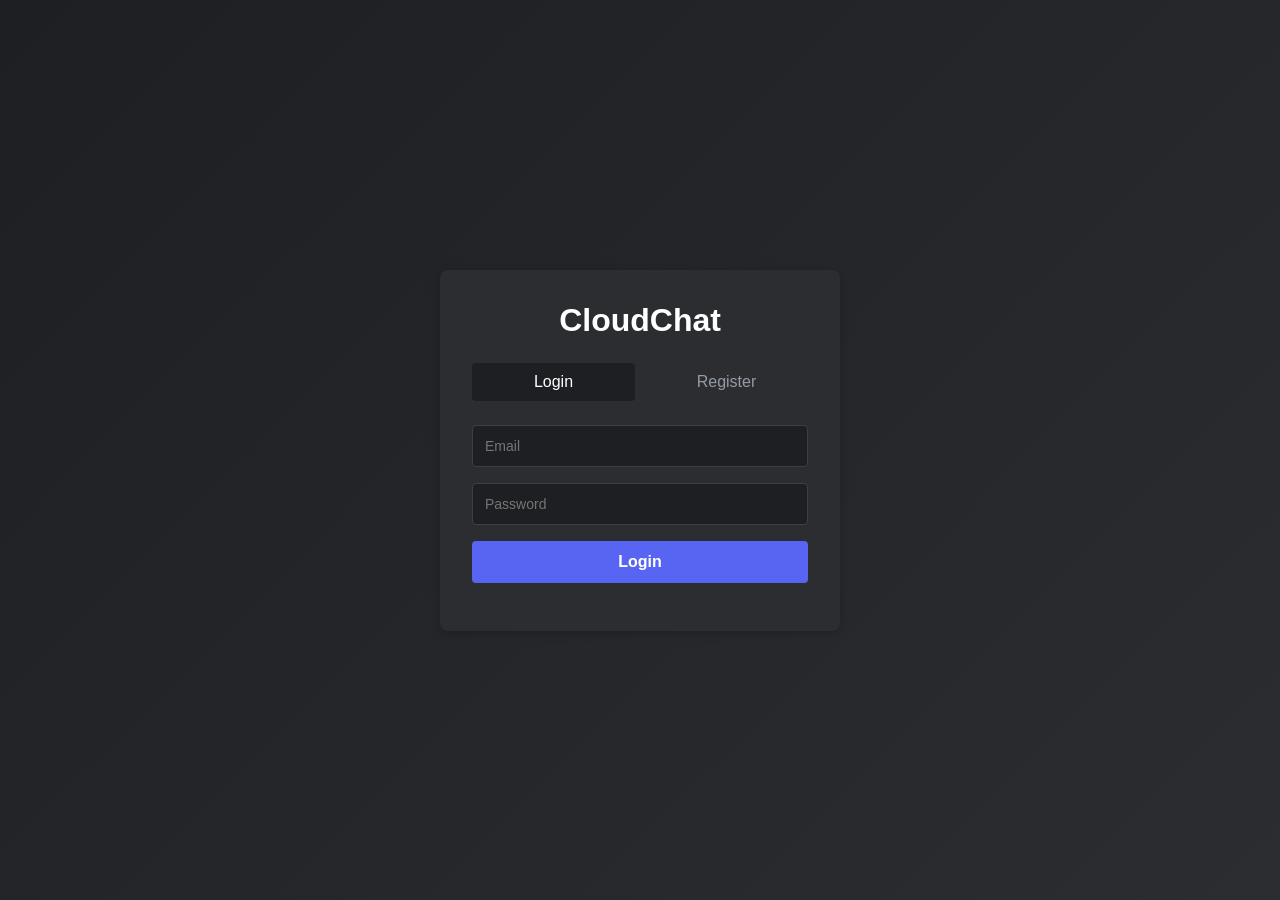
==== frontend/login.html @ 67668123 "Add complete frontend UI with WebSocket integration - Add login/register pages with authentication -" ====
<!DOCTYPE html>
<html lang="en">
<head>
    <meta charset="UTF-8">
    <meta name="viewport" content="width=device-width, initial-scale=1.0">
    <title>CloudChat - Login</title>
    <link rel="stylesheet" href="css/style.css">
</head>
<body>
    <div class="auth-container">
        <div class="auth-box">
            <h1>CloudChat</h1>
            <div class="auth-tabs">
                <button class="tab-btn active" onclick="showTab('login')">Login</button>
                <button class="tab-btn" onclick="showTab('register')">Register</button>
            </div>
            
            <!-- Login Form -->
            <form id="login-form" class="auth-form active">
                <input type="email" id="login-email" placeholder="Email" required>
                <input type="password" id="login-password" placeholder="Password" required>
                <button type="submit">Login</button>
                <div id="login-error" class="error-message"></div>
            </form>
            
            <!-- Register Form -->
            <form id="register-form" class="auth-form">
                <input type="text" id="register-username" placeholder="Username" required>
                <input type="email" id="register-email" placeholder="Email" required>
                <input type="password" id="register-password" placeholder="Password" required>
                <button type="submit">Register</button>
                <div id="register-error" class="error-message"></div>
            </form>
        </div>
    </div>
    <script src="js/api.js"></script>
    <script src="js/auth.js"></script>
    <script>
        function showTab(tab) {
            document.querySelectorAll('.tab-btn').forEach(btn => btn.classList.remove('active'));
            document.querySelectorAll('.auth-form').forEach(form => form.classList.remove('active'));
            
            if (tab === 'login') {
                document.querySelector('.tab-btn:first-child').classList.add('active');
                document.getElementById('login-form').classList.add('active');
            } else {
                document.querySelector('.tab-btn:last-child').classList.add('active');
                document.getElementById('register-form').classList.add('active');
            }
        }
    </script>
</body>
</html>
---- frontend/css/style.css ----
/* Reset & Base */
* {
    margin: 0;
    padding: 0;
    box-sizing: border-box;
}

body {
    font-family: -apple-system, BlinkMacSystemFont, 'Segoe UI', Roboto, Oxygen, Ubuntu, sans-serif;
    background: #1e1f22;
    color: #dbdee1;
    height: 100vh;
    overflow: hidden;
}

/* Auth Page Styles */
.auth-container {
    display: flex;
    justify-content: center;
    align-items: center;
    height: 100vh;
    background: linear-gradient(135deg, #1e1f22 0%, #2b2d31 100%);
}

.auth-box {
    background: #2b2d31;
    border-radius: 8px;
    padding: 32px;
    width: 400px;
    box-shadow: 0 2px 10px rgba(0,0,0,0.2);
}

.auth-box h1 {
    text-align: center;
    margin-bottom: 24px;
    color: #fff;
}

.auth-tabs {
    display: flex;
    gap: 10px;
    margin-bottom: 24px;
}

.tab-btn {
    flex: 1;
    padding: 10px;
    background: none;
    border: none;
    color: #949ba4;
    cursor: pointer;
    font-size: 16px;
    border-radius: 4px;
}

.tab-btn.active {
    background: #1e1f22;
    color: #fff;
}

.auth-form {
    display: none;
    flex-direction: column;
    gap: 16px;
}

.auth-form.active {
    display: flex;
}

.auth-form input {
    padding: 12px;
    background: #1e1f22;
    border: 1px solid #3c3f45;
    border-radius: 4px;
    color: #fff;
    font-size: 14px;
}

.auth-form button {
    padding: 12px;
    background: #5865f2;
    border: none;
    border-radius: 4px;
    color: #fff;
    font-size: 16px;
    cursor: pointer;
    font-weight: bold;
}

.auth-form button:hover {
    background: #4752c4;
}

.error-message {
    color: #f23f42;
    font-size: 12px;
    text-align: center;
}

/* Main App Layout */
.app-container {
    display: flex;
    height: 100vh;
}

/* Servers Sidebar (Left) */
.servers-sidebar {
    width: 72px;
    background: #1e1f22;
    display: flex;
    flex-direction: column;
    align-items: center;
    padding: 12px 0;
}

.servers-header {
    margin-bottom: 16px;
    text-align: center;
}

.servers-header h3 {
    font-size: 12px;
    color: #949ba4;
}

.servers-list {
    flex: 1;
    display: flex;
    flex-direction: column;
    gap: 8px;
}

.server-item {
    width: 48px;
    height: 48px;
    background: #2b2d31;
    border-radius: 50%;
    display: flex;
    align-items: center;
    justify-content: center;
    cursor: pointer;
    transition: border-radius 0.2s;
    position: relative;
}

.server-item:hover {
    border-radius: 16px;
    background: #5865f2;
}

.server-item.selected {
    border-radius: 16px;
    background: #5865f2;
}

.server-icon {
    font-size: 20px;
    font-weight: bold;
}

/* Channels Sidebar (Middle) */
.channels-sidebar {
    width: 240px;
    background: #2b2d31;
    display: flex;
    flex-direction: column;
}

.channels-header {
    padding: 16px;
    border-bottom: 1px solid #1e1f22;
    display: flex;
    justify-content: space-between;
    align-items: center;
}

.channels-header h3 {
    font-size: 16px;
    color: #fff;
}

.icon-btn {
    background: none;
    border: none;
    color: #949ba4;
    font-size: 20px;
    cursor: pointer;
    width: 28px;
    height: 28px;
    border-radius: 4px;
}

.icon-btn:hover {
    background: #1e1f22;
    color: #fff;
}

.channels-list {
    flex: 1;
    padding: 8px;
}

.channel-item {
    padding: 8px;
    margin: 2px 0;
    border-radius: 4px;
    cursor: pointer;
    display: flex;
    align-items: center;
    gap: 8px;
    color: #949ba4;
}

.channel-item:hover {
    background: #1e1f22;
    color: #fff;
}

.channel-item.selected {
    background: #1e1f22;
    color: #fff;
}

.channel-item::before {
    content: '#';
    font-weight: bold;
}

.user-info {
    padding: 16px;
    border-top: 1px solid #1e1f22;
    display: flex;
    justify-content: space-between;
    align-items: center;
}

.logout-btn {
    background: none;
    border: none;
    color: #f23f42;
    cursor: pointer;
    font-size: 12px;
}

/* Chat Area */
.chat-area {
    flex: 1;
    display: flex;
    flex-direction: column;
    background: #313338;
}

.chat-header {
    padding: 16px;
    border-bottom: 1px solid #1e1f22;
}

.chat-header h3 {
    font-size: 16px;
    color: #fff;
}

.messages-container {
    flex: 1;
    overflow-y: auto;
    padding: 16px;
    display: flex;
    flex-direction: column;
    gap: 8px;
}

.message {
    display: flex;
    flex-direction: column;
    max-width: 70%;
}

.message-own {
    align-self: flex-end;
}

.message-other {
    align-self: flex-start;
}

.message-header {
    font-size: 12px;
    margin-bottom: 4px;
    color: #949ba4;
}

.message-content {
    background: #2b2d31;
    padding: 8px 12px;
    border-radius: 8px;
    word-wrap: break-word;
}

.message-own .message-content {
    background: #5865f2;
}

.message-content p {
    margin: 0;
}

.timestamp {
    font-size: 10px;
    color: #949ba4;
    margin-top: 4px;
}

.system-message {
    text-align: center;
    color: #949ba4;
    font-style: italic;
    font-size: 12px;
    margin: 8px 0;
}

.typing-indicator {
    padding: 8px 16px;
    font-size: 12px;
    color: #949ba4;
    font-style: italic;
    min-height: 32px;
}

.message-input-container {
    display: flex;
    padding: 16px;
    gap: 12px;
    border-top: 1px solid #1e1f22;
}

.message-input-container textarea {
    flex: 1;
    padding: 12px;
    background: #2b2d31;
    border: none;
    border-radius: 8px;
    color: #fff;
    resize: none;
    font-family: inherit;
}

.message-input-container textarea:focus {
    outline: none;
}

.message-input-container button {
    padding: 0 20px;
    background: #5865f2;
    border: none;
    border-radius: 8px;
    color: #fff;
    cursor: pointer;
    font-weight: bold;
}

.message-input-container button:disabled {
    background: #404249;
    cursor: not-allowed;
}

/* Modal Styles */
.modal {
    display: none;
    position: fixed;
    top: 0;
    left: 0;
    width: 100%;
    height: 100%;
    background: rgba(0,0,0,0.7);
    justify-content: center;
    align-items: center;
    z-index: 1000;
}

.modal-content {
    background: #2b2d31;
    border-radius: 8px;
    padding: 24px;
    width: 400px;
    display: flex;
    flex-direction: column;
    gap: 16px;
}

.modal-content input, .modal-content select {
    padding: 10px;
    background: #1e1f22;
    border: 1px solid #3c3f45;
    border-radius: 4px;
    color: #fff;
}

.modal-content button {
    padding: 10px;
    background: #5865f2;
    border: none;
    border-radius: 4px;
    color: #fff;
    cursor: pointer;
}

/* Discover Modal Styles */
.discover-content {
    width: 500px;
}

.public-servers-list {
    max-height: 300px;
    overflow-y: auto;
    display: flex;
    flex-direction: column;
    gap: 8px;
    margin: 10px 0;
}

.public-server-item {
    display: flex;
    justify-content: space-between;
    align-items: center;
    padding: 12px;
    background: #1e1f22;
    border-radius: 8px;
}

.public-server-info h4 {
    margin: 0;
    color: #fff;
    font-size: 16px;
}
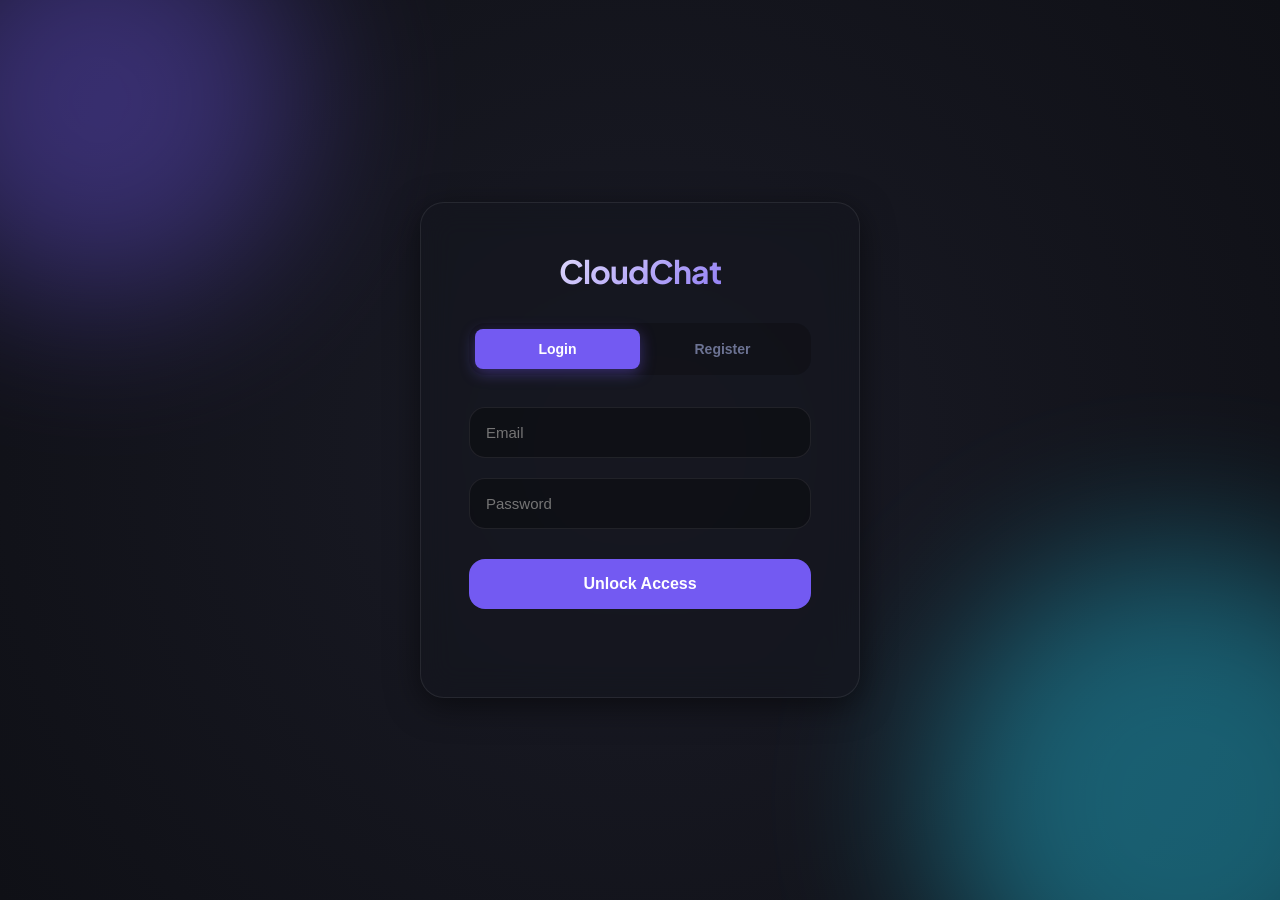
==== commit 48242f74: "Complete UI overhaul and server fixes" ====
--- a/frontend/login.html
+++ b/frontend/login.html
@@ -7,6 +7,11 @@
     <link rel="stylesheet" href="css/style.css">
 </head>
 <body>
+    <div class="mesh-gradient-bg">
+        <div class="mesh-ball" style="width: 400px; height: 400px; background: var(--accent-primary); top: -100px; left: -100px;"></div>
+        <div class="mesh-ball" style="width: 500px; height: 500px; background: var(--accent-secondary); bottom: -150px; right: -150px;"></div>
+    </div>
+
     <div class="auth-container">
         <div class="auth-box">
             <h1>CloudChat</h1>
@@ -19,7 +24,7 @@
             <form id="login-form" class="auth-form active">
                 <input type="email" id="login-email" placeholder="Email" required>
                 <input type="password" id="login-password" placeholder="Password" required>
-                <button type="submit">Login</button>
+                <button type="submit">Unlock Access</button>
                 <div id="login-error" class="error-message"></div>
             </form>
             
@@ -28,7 +33,7 @@
                 <input type="text" id="register-username" placeholder="Username" required>
                 <input type="email" id="register-email" placeholder="Email" required>
                 <input type="password" id="register-password" placeholder="Password" required>
-                <button type="submit">Register</button>
+                <button type="submit">Create Identity</button>
                 <div id="register-error" class="error-message"></div>
             </form>
         </div>
--- a/frontend/css/style.css
+++ b/frontend/css/style.css
@@ -1,3 +1,35 @@
+/* 
+   Cyber-Glass Design System 
+   Premium, Niche, and Creative UI for CloudChat
+*/
+
+@import url('https://fonts.googleapis.com/css2?family=Plus+Jakarta+Sans:wght@300;400;500;600;700&display=swap');
+
+:root {
+    /* Color Palette - Cyber Indigo & Deep Cosmic */
+    --bg-dark: hx(230, 15%, 7%);
+    --bg-darker: hsl(230, 15%, 5%);
+    --accent-primary: hsl(250, 85%, 65%);
+    --accent-glow: hsla(250, 85%, 65%, 0.4);
+    --accent-secondary: hsl(190, 90%, 55%);
+    --text-main: hsl(230, 20%, 95%);
+    --text-dim: hsl(230, 20%, 70%);
+    --text-muted: hsl(230, 15%, 50%);
+    
+    /* Glassmorphism */
+    --glass-bg: rgba(20, 22, 30, 0.6);
+    --glass-border: rgba(255, 255, 255, 0.08);
+    --glass-blur: blur(16px);
+    --glass-shadow: 0 8px 32px 0 rgba(0, 0, 0, 0.5);
+    
+    /* Spacing & Radii */
+    --radius-lg: 24px;
+    --radius-md: 16px;
+    --radius-sm: 8px;
+    --transition-fast: 0.2s cubic-bezier(0.4, 0, 0.2, 1);
+    --transition-smooth: 0.4s cubic-bezier(0.4, 0, 0.2, 1);
+}
+
 /* Reset & Base */
 * {
     margin: 0;
@@ -6,62 +38,128 @@
 }
 
 body {
-    font-family: -apple-system, BlinkMacSystemFont, 'Segoe UI', Roboto, Oxygen, Ubuntu, sans-serif;
-    background: #1e1f22;
-    color: #dbdee1;
+    font-family: 'Plus Jakarta Sans', sans-serif;
+    background-color: var(--bg-dark);
+    background-image: 
+        radial-gradient(circle at 10% 20%, rgba(91, 78, 255, 0.1) 0%, transparent 40%),
+        radial-gradient(circle at 90% 80%, rgba(0, 198, 255, 0.1) 0%, transparent 40%);
+    color: var(--text-main);
     height: 100vh;
     overflow: hidden;
 }
 
+/* Custom Scrollbars */
+::-webkit-scrollbar {
+    width: 6px;
+    height: 6px;
+}
+
+::-webkit-scrollbar-track {
+    background: transparent;
+}
+
+::-webkit-scrollbar-thumb {
+    background: var(--glass-border);
+    border-radius: 10px;
+}
+
+::-webkit-scrollbar-thumb:hover {
+    background: var(--text-muted);
+}
+
+/* Background Animation for Auth Pages */
+.mesh-gradient-bg {
+    position: fixed;
+    top: 0;
+    left: 0;
+    width: 100%;
+    height: 100%;
+    z-index: -1;
+    background: radial-gradient(circle at 50% 50%, #1a1b26 0%, #0f1016 100%);
+    overflow: hidden;
+}
+
+.mesh-ball {
+    position: absolute;
+    border-radius: 50%;
+    filter: blur(80px);
+    opacity: 0.4;
+    animation: floating 20s infinite alternate cubic-bezier(0.4, 0, 0.2, 1);
+}
+
+@keyframes floating {
+    0% { transform: translate(0, 0) scale(1); }
+    100% { transform: translate(100px, 50px) scale(1.2); }
+}
+
 /* Auth Page Styles */
 .auth-container {
     display: flex;
     justify-content: center;
     align-items: center;
     height: 100vh;
-    background: linear-gradient(135deg, #1e1f22 0%, #2b2d31 100%);
+    padding: 20px;
 }
 
 .auth-box {
-    background: #2b2d31;
-    border-radius: 8px;
-    padding: 32px;
-    width: 400px;
-    box-shadow: 0 2px 10px rgba(0,0,0,0.2);
+    background: var(--glass-bg);
+    backdrop-filter: var(--glass-blur);
+    border: 1px solid var(--glass-border);
+    border-radius: var(--radius-lg);
+    padding: 48px;
+    width: 100%;
+    max-width: 440px;
+    box-shadow: var(--glass-shadow);
+    animation: slideUp 0.8s ease-out;
+}
+
+@keyframes slideUp {
+    from { opacity: 0; transform: translateY(40px); }
+    to { opacity: 1; transform: translateY(0); }
 }
 
 .auth-box h1 {
     text-align: center;
-    margin-bottom: 24px;
-    color: #fff;
+    margin-bottom: 32px;
+    font-size: 32px;
+    font-weight: 700;
+    background: linear-gradient(135deg, #fff 0%, var(--accent-primary) 100%);
+    -webkit-background-clip: text;
+    -webkit-text-fill-color: transparent;
+    letter-spacing: -1px;
 }
 
 .auth-tabs {
     display: flex;
-    gap: 10px;
-    margin-bottom: 24px;
+    background: rgba(0, 0, 0, 0.2);
+    padding: 6px;
+    border-radius: var(--radius-md);
+    margin-bottom: 32px;
 }
 
 .tab-btn {
     flex: 1;
-    padding: 10px;
+    padding: 12px;
     background: none;
     border: none;
-    color: #949ba4;
-    cursor: pointer;
-    font-size: 16px;
-    border-radius: 4px;
+    color: var(--text-muted);
+    cursor: pointer;
+    font-size: 14px;
+    font-weight: 600;
+    border-radius: var(--radius-sm);
+    transition: var(--transition-fast);
 }
 
 .tab-btn.active {
-    background: #1e1f22;
-    color: #fff;
+    background: var(--accent-primary);
+    color: #fff;
+    box-shadow: 0 4px 15px var(--accent-glow);
 }
 
 .auth-form {
     display: none;
     flex-direction: column;
-    gap: 16px;
+    gap: 20px;
 }
 
 .auth-form.active {
@@ -69,33 +167,45 @@
 }
 
 .auth-form input {
-    padding: 12px;
-    background: #1e1f22;
-    border: 1px solid #3c3f45;
-    border-radius: 4px;
-    color: #fff;
-    font-size: 14px;
+    padding: 16px;
+    background: rgba(0, 0, 0, 0.3);
+    border: 1px solid var(--glass-border);
+    border-radius: var(--radius-md);
+    color: #fff;
+    font-size: 15px;
+    transition: var(--transition-fast);
+}
+
+.auth-form input:focus {
+    outline: none;
+    border-color: var(--accent-primary);
+    background: rgba(0, 0, 0, 0.5);
+    box-shadow: 0 0 0 4px var(--accent-glow);
 }
 
 .auth-form button {
-    padding: 12px;
-    background: #5865f2;
+    margin-top: 10px;
+    padding: 16px;
+    background: var(--accent-primary);
     border: none;
-    border-radius: 4px;
+    border-radius: var(--radius-md);
     color: #fff;
     font-size: 16px;
-    cursor: pointer;
-    font-weight: bold;
+    font-weight: 700;
+    cursor: pointer;
+    transition: var(--transition-fast);
 }
 
 .auth-form button:hover {
-    background: #4752c4;
+    transform: translateY(-2px);
+    box-shadow: 0 8px 25px var(--accent-glow);
 }
 
 .error-message {
-    color: #f23f42;
-    font-size: 12px;
+    color: #ff4d4d;
+    font-size: 13px;
     text-align: center;
+    min-height: 20px;
 }
 
 /* Main App Layout */
@@ -104,143 +214,142 @@
     height: 100vh;
 }
 
-/* Servers Sidebar (Left) */
+/* Servers Sidebar */
 .servers-sidebar {
-    width: 72px;
-    background: #1e1f22;
-    display: flex;
-    flex-direction: column;
-    align-items: center;
-    padding: 12px 0;
-}
-
-.servers-header {
-    margin-bottom: 16px;
-    text-align: center;
+    width: 80px;
+    background: var(--bg-darker);
+    display: flex;
+    flex-direction: column;
+    align-items: center;
+    padding: 16px 0;
+    border-right: 1px solid var(--glass-border);
 }
 
 .servers-header h3 {
-    font-size: 12px;
-    color: #949ba4;
+    display: none; /* Icon-only view */
 }
 
 .servers-list {
     flex: 1;
     display: flex;
     flex-direction: column;
-    gap: 8px;
+    gap: 12px;
 }
 
 .server-item {
-    width: 48px;
-    height: 48px;
-    background: #2b2d31;
+    width: 52px;
+    height: 52px;
+    background: var(--glass-bg);
+    border: 1px solid var(--glass-border);
     border-radius: 50%;
     display: flex;
     align-items: center;
     justify-content: center;
     cursor: pointer;
-    transition: border-radius 0.2s;
+    transition: all 0.3s cubic-bezier(0.175, 0.885, 0.32, 1.275);
     position: relative;
-}
-
-.server-item:hover {
+    color: var(--text-dim);
+}
+
+.server-item:hover, .server-item.selected {
     border-radius: 16px;
-    background: #5865f2;
-}
-
-.server-item.selected {
-    border-radius: 16px;
-    background: #5865f2;
+    background: var(--accent-primary);
+    color: #fff;
+    transform: scale(1.05);
+}
+
+.server-item.selected::before {
+    content: '';
+    position: absolute;
+    left: -16px;
+    top: 50%;
+    transform: translateY(-50%);
+    width: 4px;
+    height: 32px;
+    background: var(--accent-primary);
+    border-radius: 0 4px 4px 0;
+    box-shadow: 0 0 15px var(--accent-primary);
 }
 
 .server-icon {
     font-size: 20px;
-    font-weight: bold;
-}
-
-/* Channels Sidebar (Middle) */
+    font-weight: 700;
+    text-transform: uppercase;
+    text-shadow: 0 0 8px rgba(255, 255, 255, 0.3), 0 0 20px var(--accent-glow);
+    transition: all var(--transition-fast);
+}
+
+.server-item:hover .server-icon {
+    text-shadow: 0 0 12px rgba(255, 255, 255, 0.8), 0 0 25px var(--accent-primary);
+}
+
+/* Channels Sidebar */
 .channels-sidebar {
-    width: 240px;
-    background: #2b2d31;
+    width: 280px;
+    background: var(--glass-bg);
+    backdrop-filter: var(--glass-blur);
+    border-right: 1px solid var(--glass-border);
     display: flex;
     flex-direction: column;
 }
 
 .channels-header {
-    padding: 16px;
-    border-bottom: 1px solid #1e1f22;
+    padding: 24px;
+    border-bottom: 1px solid var(--glass-border);
     display: flex;
     justify-content: space-between;
     align-items: center;
 }
 
 .channels-header h3 {
-    font-size: 16px;
-    color: #fff;
-}
-
-.icon-btn {
-    background: none;
-    border: none;
-    color: #949ba4;
-    font-size: 20px;
-    cursor: pointer;
-    width: 28px;
-    height: 28px;
-    border-radius: 4px;
-}
-
-.icon-btn:hover {
-    background: #1e1f22;
-    color: #fff;
+    font-size: 18px;
+    font-weight: 700;
+    color: #fff;
+    letter-spacing: -0.5px;
 }
 
 .channels-list {
     flex: 1;
-    padding: 8px;
+    padding: 12px;
+    overflow-y: auto;
 }
 
 .channel-item {
-    padding: 8px;
-    margin: 2px 0;
-    border-radius: 4px;
-    cursor: pointer;
-    display: flex;
-    align-items: center;
-    gap: 8px;
-    color: #949ba4;
+    padding: 12px 16px;
+    margin: 4px 0;
+    border-radius: var(--radius-md);
+    cursor: pointer;
+    display: flex;
+    align-items: center;
+    gap: 12px;
+    color: var(--text-dim);
+    transition: var(--transition-fast);
+    font-weight: 500;
 }
 
 .channel-item:hover {
-    background: #1e1f22;
+    background: rgba(255, 255, 255, 0.05);
     color: #fff;
 }
 
 .channel-item.selected {
-    background: #1e1f22;
+    background: rgba(255, 255, 255, 0.1);
     color: #fff;
 }
 
 .channel-item::before {
     content: '#';
-    font-weight: bold;
+    color: var(--text-muted);
+    font-weight: 700;
 }
 
 .user-info {
-    padding: 16px;
-    border-top: 1px solid #1e1f22;
+    padding: 20px;
+    background: rgba(0, 0, 0, 0.3);
+    border-top: 1px solid var(--glass-border);
     display: flex;
     justify-content: space-between;
     align-items: center;
-}
-
-.logout-btn {
-    background: none;
-    border: none;
-    color: #f23f42;
-    cursor: pointer;
-    font-size: 12px;
 }
 
 /* Chat Area */
@@ -248,123 +357,130 @@
     flex: 1;
     display: flex;
     flex-direction: column;
-    background: #313338;
+    background: transparent;
 }
 
 .chat-header {
-    padding: 16px;
-    border-bottom: 1px solid #1e1f22;
+    padding: 24px;
+    background: rgba(15, 16, 22, 0.5);
+    backdrop-filter: blur(8px);
+    border-bottom: 1px solid var(--glass-border);
+    display: flex;
+    justify-content: space-between;
+    align-items: center;
+}
+
+.chat-header-title {
+    display: flex;
+    align-items: center;
+    gap: 16px;
 }
 
 .chat-header h3 {
-    font-size: 16px;
-    color: #fff;
+    font-size: 20px;
+    font-weight: 700;
+    color: #fff;
+    margin: 0;
 }
 
 .messages-container {
     flex: 1;
     overflow-y: auto;
-    padding: 16px;
-    display: flex;
-    flex-direction: column;
-    gap: 8px;
+    padding: 24px;
+    display: flex;
+    flex-direction: column;
+    gap: 16px;
 }
 
 .message {
     display: flex;
     flex-direction: column;
-    max-width: 70%;
+    max-width: 80%;
+    animation: messageIn 0.4s ease-out;
+}
+
+@keyframes messageIn {
+    from { opacity: 0; transform: translateY(10px); }
+    to { opacity: 1; transform: translateY(0); }
 }
 
 .message-own {
     align-self: flex-end;
 }
 
-.message-other {
-    align-self: flex-start;
-}
-
 .message-header {
     font-size: 12px;
-    margin-bottom: 4px;
-    color: #949ba4;
+    margin: 0 8px 4px;
+    font-weight: 600;
+    color: var(--text-muted);
 }
 
 .message-content {
-    background: #2b2d31;
-    padding: 8px 12px;
-    border-radius: 8px;
-    word-wrap: break-word;
+    background: var(--glass-bg);
+    backdrop-filter: var(--glass-blur);
+    border: 1px solid var(--glass-border);
+    padding: 12px 20px;
+    border-radius: var(--radius-md);
+    box-shadow: 0 4px 15px rgba(0,0,0,0.1);
 }
 
 .message-own .message-content {
-    background: #5865f2;
-}
-
-.message-content p {
-    margin: 0;
+    background: var(--accent-primary);
+    border-color: transparent;
+    color: #fff;
+    box-shadow: 0 8px 25px var(--accent-glow);
 }
 
 .timestamp {
     font-size: 10px;
-    color: #949ba4;
-    margin-top: 4px;
-}
-
-.system-message {
-    text-align: center;
-    color: #949ba4;
-    font-style: italic;
-    font-size: 12px;
-    margin: 8px 0;
-}
-
-.typing-indicator {
-    padding: 8px 16px;
-    font-size: 12px;
-    color: #949ba4;
-    font-style: italic;
-    min-height: 32px;
-}
-
+    color: var(--text-muted);
+    margin: 4px 8px 0;
+}
+
+/* Input Area */
 .message-input-container {
-    display: flex;
-    padding: 16px;
-    gap: 12px;
-    border-top: 1px solid #1e1f22;
+    padding: 24px;
+    background: transparent;
+    display: flex;
+    gap: 16px;
 }
 
 .message-input-container textarea {
     flex: 1;
-    padding: 12px;
-    background: #2b2d31;
-    border: none;
-    border-radius: 8px;
+    padding: 16px 20px;
+    background: var(--glass-bg);
+    backdrop-filter: var(--glass-blur);
+    border: 1px solid var(--glass-border);
+    border-radius: var(--radius-md);
     color: #fff;
     resize: none;
     font-family: inherit;
+    transition: var(--transition-fast);
 }
 
 .message-input-container textarea:focus {
     outline: none;
+    border-color: var(--accent-primary);
+    box-shadow: 0 0 20px rgba(91, 78, 255, 0.2);
 }
 
 .message-input-container button {
-    padding: 0 20px;
-    background: #5865f2;
+    padding: 0 32px;
+    background: var(--accent-primary);
+    color: #fff;
     border: none;
-    border-radius: 8px;
-    color: #fff;
-    cursor: pointer;
-    font-weight: bold;
-}
-
-.message-input-container button:disabled {
-    background: #404249;
-    cursor: not-allowed;
-}
-
-/* Modal Styles */
+    border-radius: var(--radius-md);
+    font-weight: 700;
+    cursor: pointer;
+    transition: var(--transition-fast);
+}
+
+.message-input-container button:hover:not(:disabled) {
+    transform: translateY(-2px);
+    box-shadow: 0 8px 25px var(--accent-glow);
+}
+
+/* Modals */
 .modal {
     display: none;
     position: fixed;
@@ -372,42 +488,108 @@
     left: 0;
     width: 100%;
     height: 100%;
-    background: rgba(0,0,0,0.7);
     justify-content: center;
     align-items: center;
     z-index: 1000;
+    background: rgba(0, 0, 0, 0.8);
+    backdrop-filter: blur(10px);
 }
 
 .modal-content {
-    background: #2b2d31;
-    border-radius: 8px;
-    padding: 24px;
-    width: 400px;
+    background: var(--bg-dark);
+    border: 1px solid var(--glass-border);
+    border-radius: var(--radius-lg);
+    padding: 32px;
+    width: 100%;
+    max-width: 440px;
+    box-shadow: 0 20px 50px rgba(0,0,0,0.5);
     display: flex;
     flex-direction: column;
     gap: 16px;
 }
 
+.modal-content h3 {
+    font-size: 24px;
+    margin-bottom: 8px;
+    color: #fff;
+}
+
 .modal-content input, .modal-content select {
-    padding: 10px;
-    background: #1e1f22;
-    border: 1px solid #3c3f45;
-    border-radius: 4px;
-    color: #fff;
+    padding: 14px;
+    background: rgba(0, 0, 0, 0.3);
+    border: 1px solid var(--glass-border);
+    border-radius: var(--radius-md);
+    color: #fff;
+    font-size: 15px;
+    font-family: inherit;
+    transition: var(--transition-fast);
+}
+
+.modal-content input:focus, .modal-content select:focus {
+    outline: none;
+    border-color: var(--accent-primary);
+    box-shadow: 0 0 15px rgba(91, 78, 255, 0.2);
 }
 
 .modal-content button {
-    padding: 10px;
-    background: #5865f2;
+    padding: 14px;
+    background: var(--accent-primary);
+    color: #fff;
     border: none;
-    border-radius: 4px;
-    color: #fff;
-    cursor: pointer;
+    border-radius: var(--radius-md);
+    font-weight: 700;
+    cursor: pointer;
+    transition: var(--transition-fast);
+}
+
+.modal-content button:hover {
+    transform: translateY(-2px);
+    box-shadow: 0 8px 25px var(--accent-glow);
+}
+
+
+/* Helper Classes */
+.icon-btn {
+    width: 36px;
+    height: 36px;
+    background: rgba(255,255,255,0.05);
+    border: 1px solid var(--glass-border);
+    border-radius: var(--radius-sm);
+    color: var(--text-dim);
+    display: flex;
+    align-items: center;
+    justify-content: center;
+    cursor: pointer;
+    transition: var(--transition-fast);
+}
+
+.icon-btn:hover {
+    background: var(--accent-primary) !important;
+    color: #fff !important;
+}
+
+.system-message {
+    text-align: center;
+    color: var(--text-muted);
+    font-size: 13px;
+    font-style: italic;
+    margin: 12px 0;
+    opacity: 0.8;
+}
+
+.typing-indicator {
+    padding: 0 24px;
+    height: 24px;
+    font-size: 13px;
+    color: var(--accent-secondary);
+    font-style: italic;
+    display: flex;
+    align-items: center;
 }
 
 /* Discover Modal Styles */
 .discover-content {
-    width: 500px;
+    max-width: 500px;
 }
 
 .public-servers-list {
@@ -415,21 +597,127 @@
     overflow-y: auto;
     display: flex;
     flex-direction: column;
+    gap: 12px;
+    margin: 10px 0;
+}
+
+.logout-btn {
+    background: none;
+    border: none;
+    color: #ff4d4d;
+    cursor: pointer;
+    font-size: 13px;
+    font-weight: 600;
+    padding: 4px 8px;
+    transition: opacity var(--transition-fast);
+}
+
+.logout-btn:hover {
+    opacity: 0.7;
+}
+
+.header-actions {
+    display: flex;
     gap: 8px;
-    margin: 10px 0;
-}
-
-.public-server-item {
-    display: flex;
-    justify-content: space-between;
-    align-items: center;
-    padding: 12px;
-    background: #1e1f22;
-    border-radius: 8px;
-}
-
-.public-server-info h4 {
-    margin: 0;
-    color: #fff;
-    font-size: 16px;
+    align-items: center;
+}
+
+.leave-btn {
+    background: rgba(255, 77, 77, 0.1);
+    border: 1px solid rgba(255, 77, 77, 0.2);
+    color: #ff4d4d;
+    padding: 4px 12px;
+    border-radius: var(--radius-sm);
+    font-size: 12px;
+    font-weight: 600;
+    cursor: pointer;
+    transition: var(--transition-fast);
+}
+
+.leave-btn:hover {
+    background: rgba(255, 77, 77, 0.2);
+    border-color: #ff4d4d;
+}
+
+.action-circle {
+    width: 48px !important;
+    height: 48px !important;
+    border-radius: 50% !important;
+    background: var(--bg-darker) !important;
+    border: 1px solid var(--glass-border) !important;
+    font-size: 20px !important;
+    margin-bottom: 4px;
+}
+
+.action-circle:hover {
+    border-radius: 16px !important;
+    background: var(--accent-primary) !important;
+    box-shadow: 0 0 15px var(--accent-glow);
+}
+
+.invite-pill {
+    background: rgba(91, 78, 255, 0.1);
+    border: 1px solid rgba(91, 78, 255, 0.3);
+    padding: 6px 14px;
+    border-radius: 20px;
+    display: flex;
+    align-items: center;
+    gap: 8px;
+    cursor: pointer;
+    transition: var(--transition-fast);
+    font-size: 13px;
+    color: #fff;
+    user-select: none;
+    position: relative;
+}
+
+.invite-pill:hover {
+    background: rgba(91, 78, 255, 0.2);
+    border-color: var(--accent-primary);
+    box-shadow: 0 0 15px rgba(91, 78, 255, 0.2);
+}
+
+.invite-pill span {
+    color: var(--text-dim);
+    font-size: 11px;
+    text-transform: uppercase;
+    font-weight: 700;
+}
+
+.invite-pill strong {
+    color: var(--accent-primary);
+    letter-spacing: 1px;
+    font-family: monospace;
+    font-size: 15px;
+}
+
+.copy-icon {
+    font-size: 12px;
+    opacity: 0.6;
+    margin-left: 4px;
+    transition: all 0.2s ease;
+}
+
+.invite-pill:hover .copy-icon {
+    opacity: 1;
+    transform: scale(1.2);
+}
+
+.code-box {
+    display: flex;
+    align-items: center;
+    justify-content: center;
+    gap: 12px;
+    background: rgba(0,0,0,0.4);
+    padding: 12px 20px;
+    border-radius: 12px;
+    border: 1px dashed var(--glass-border);
+    cursor: pointer;
+    transition: all 0.3s ease;
+}
+
+.code-box:hover {
+    border-color: var(--accent-primary);
+    background: rgba(0,0,0,0.5);
+    box-shadow: 0 0 20px rgba(91, 78, 255, 0.1);
 }
